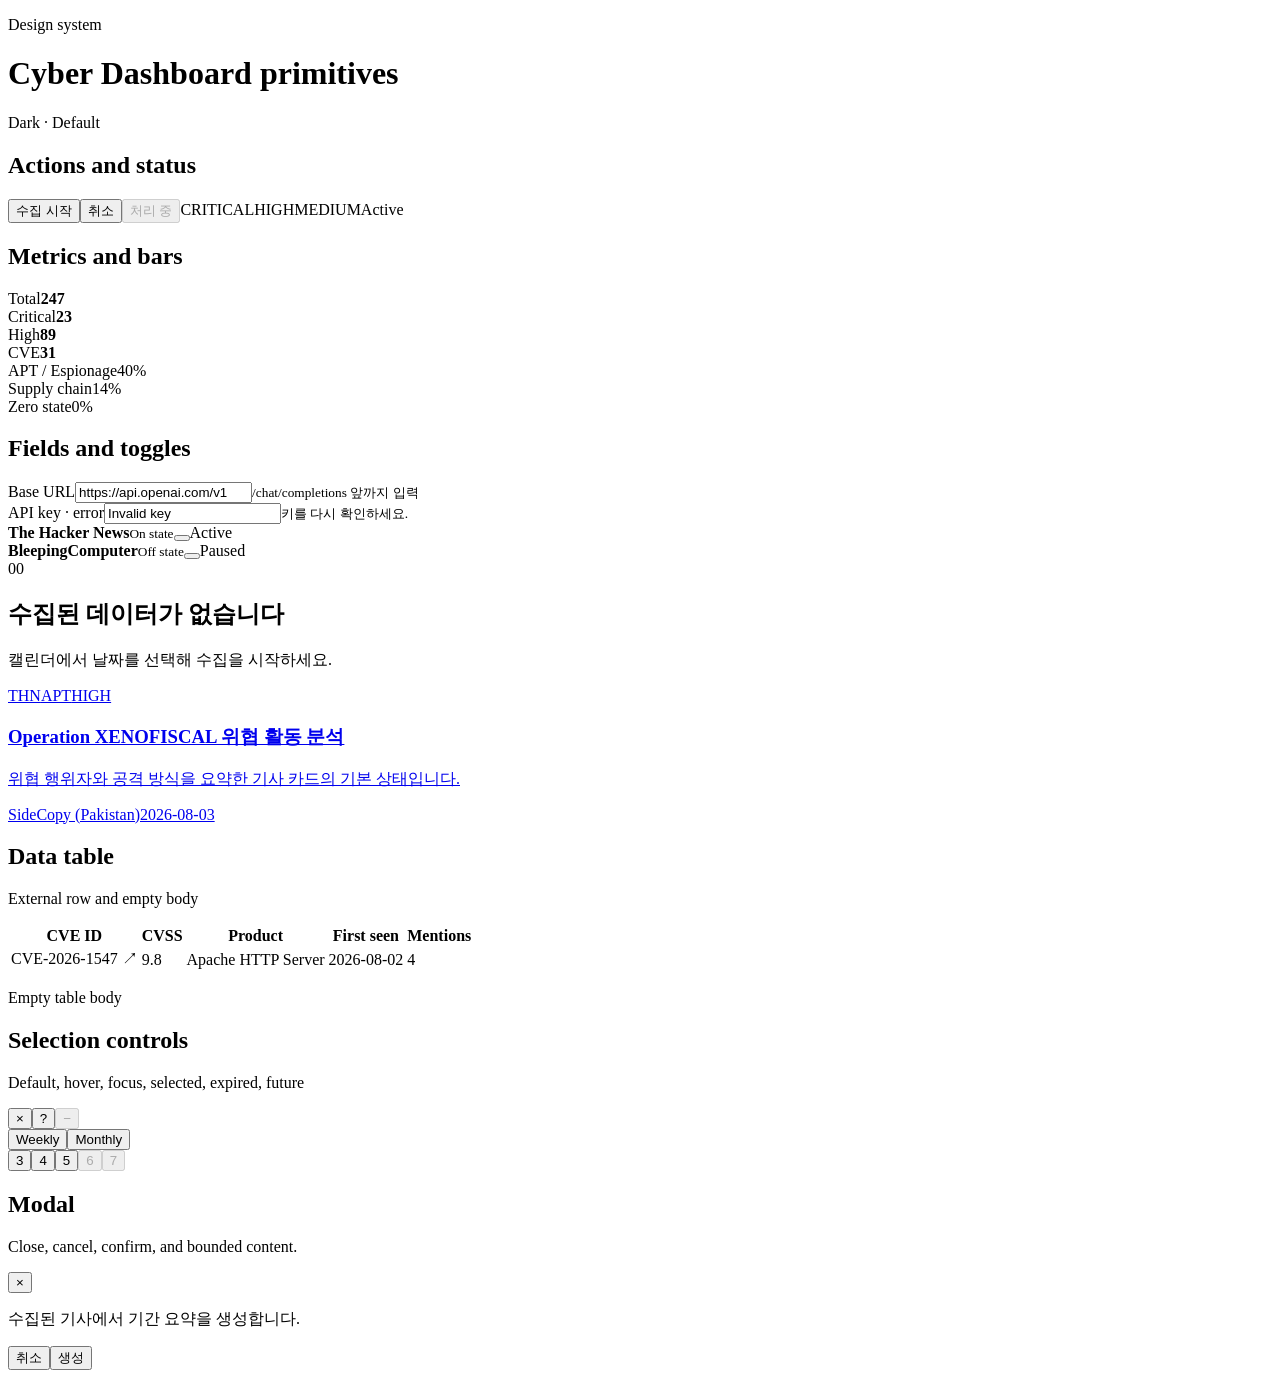
==== static/showcase.html @ 6e447218 "implement cyber dashboard" ====
<!doctype html>
<html lang="ko" data-theme="dark">
<head>
  <meta charset="utf-8">
  <meta name="viewport" content="width=device-width, initial-scale=1">
  <meta name="robots" content="noindex">
  <title>Cyber Dashboard · UI primitives</title>
  <link rel="stylesheet" href="/styles.css">
</head>
<body class="showcase-page">
  <main class="showcase-content">
    <header class="showcase-header"><div><p class="section-kicker">Design system</p><h1>Cyber Dashboard primitives</h1></div><span class="badge badge-info">Dark · Default</span></header>
    <section class="card stack" aria-labelledby="buttons-title"><h2 id="buttons-title">Actions and status</h2><div class="cluster"><button class="primary-button" type="button">수집 시작</button><button class="secondary-button" type="button">취소</button><button class="primary-button" type="button" disabled>처리 중</button><span class="badge badge-danger">CRITICAL</span><span class="badge badge-warning">HIGH</span><span class="badge badge-info">MEDIUM</span><span class="badge badge-success">Active</span></div></section>
    <section class="showcase-grid">
      <article class="card stack"><h2>Metrics and bars</h2><div class="stats-grid"><div class="stat-card"><span>Total</span><strong class="tone-info">247</strong></div><div class="stat-card"><span>Critical</span><strong class="tone-danger">23</strong></div><div class="stat-card"><span>High</span><strong class="tone-warning">89</strong></div><div class="stat-card"><span>CVE</span><strong>31</strong></div></div><div class="bar-list"><div class="bar-row"><span class="bar-label">APT / Espionage</span><span class="bar-track"><span class="bar-fill showcase-bar-primary"></span></span><span class="bar-value">40%</span></div><div class="bar-row"><span class="bar-label">Supply chain</span><span class="bar-track"><span class="bar-fill showcase-bar-warning"></span></span><span class="bar-value">14%</span></div><div class="bar-row"><span class="bar-label">Zero state</span><span class="bar-track"><span class="bar-fill showcase-bar-zero"></span></span><span class="bar-value">0%</span></div></div></article>
      <article class="card stack"><h2>Fields and toggles</h2><div class="field"><label for="showcase-url">Base URL</label><input id="showcase-url" type="url" value="https://api.openai.com/v1"><small>/chat/completions 앞까지 입력</small></div><div class="field field-error"><label for="showcase-error">API key · error</label><input id="showcase-error" type="text" value="Invalid key" aria-invalid="true"><small>키를 다시 확인하세요.</small></div><div class="source-row"><span class="status-dot is-on" aria-hidden="true"></span><span><strong>The Hacker News</strong><small>On state</small></span><button class="toggle" role="switch" type="button" aria-label="The Hacker News" aria-checked="true"></button><span class="badge badge-success">Active</span></div><div class="source-row"><span class="status-dot" aria-hidden="true"></span><span><strong>BleepingComputer</strong><small>Off state</small></span><button class="toggle" role="switch" type="button" aria-label="BleepingComputer" aria-checked="false"></button><span class="badge">Paused</span></div></article>
    </section>
    <section class="showcase-grid">
      <article class="empty-state"><span class="empty-mark">00</span><h2>수집된 데이터가 없습니다</h2><p>캘린더에서 날짜를 선택해 수집을 시작하세요.</p></article>
      <a class="article-row" href="#article"><div class="cluster"><span class="badge badge-info">THN</span><span class="badge">APT</span><span class="badge badge-warning">HIGH</span></div><h3>Operation XENOFISCAL 위협 활동 분석</h3><p>위협 행위자와 공격 방식을 요약한 기사 카드의 기본 상태입니다.</p><div class="article-meta"><span>SideCopy (Pakistan)</span><span class="mono">2026-08-03</span></div></a>
    </section>
    <section class="showcase-grid">
      <article class="card stack"><div class="card-header"><div><h2>Data table</h2><p class="card-subtitle">External row and empty body</p></div></div><div class="table-region"><table class="data-table"><thead><tr><th>CVE ID</th><th>CVSS</th><th>Product</th><th>First seen</th><th>Mentions</th></tr></thead><tbody><tr data-href="#external" tabindex="0"><td class="mono cve-link" data-label="CVE ID">CVE-2026-1547 ↗</td><td data-label="CVSS"><span class="badge badge-danger">9.8</span></td><td data-label="Product">Apache HTTP Server</td><td class="mono" data-label="First seen">2026-08-02</td><td data-label="Mentions">4</td></tr></tbody></table></div><div class="empty-state"><p>Empty table body</p></div></article>
      <article class="card"><div class="card-header"><div><h2>Selection controls</h2><p class="card-subtitle">Default, hover, focus, selected, expired, future</p></div><div class="cluster"><button class="icon-button showcase-hover" type="button" aria-label="Hover state">×</button><button class="icon-button showcase-focus" type="button" aria-label="Focus state">?</button><button class="icon-button" type="button" disabled aria-label="Disabled state">−</button></div></div><div class="segmented" role="group" aria-label="Period"><button class="is-selected" aria-pressed="true">Weekly</button><button aria-pressed="false">Monthly</button></div><div class="cluster space-block-start"><button class="calendar-day is-today" type="button" aria-current="date">3</button><button class="calendar-day is-selected has-data" type="button" aria-pressed="true">4</button><button class="calendar-day is-expired" type="button">5</button><button class="calendar-day is-outside" type="button" disabled>6</button><button class="calendar-day" type="button" disabled title="Future">7</button></div></article>
    </section>
    <section class="showcase-modal" aria-labelledby="showcase-modal-title"><div class="modal-header"><div><h2 id="showcase-modal-title">Modal</h2><p>Close, cancel, confirm, and bounded content.</p></div><button class="icon-button" type="button" aria-label="Close modal">×</button></div><div class="modal-body"><p class="prose">수집된 기사에서 기간 요약을 생성합니다.</p></div><div class="modal-footer"><button class="secondary-button" type="button">취소</button><button class="primary-button" type="button">생성</button></div></section>
  </main>
</body>
</html>
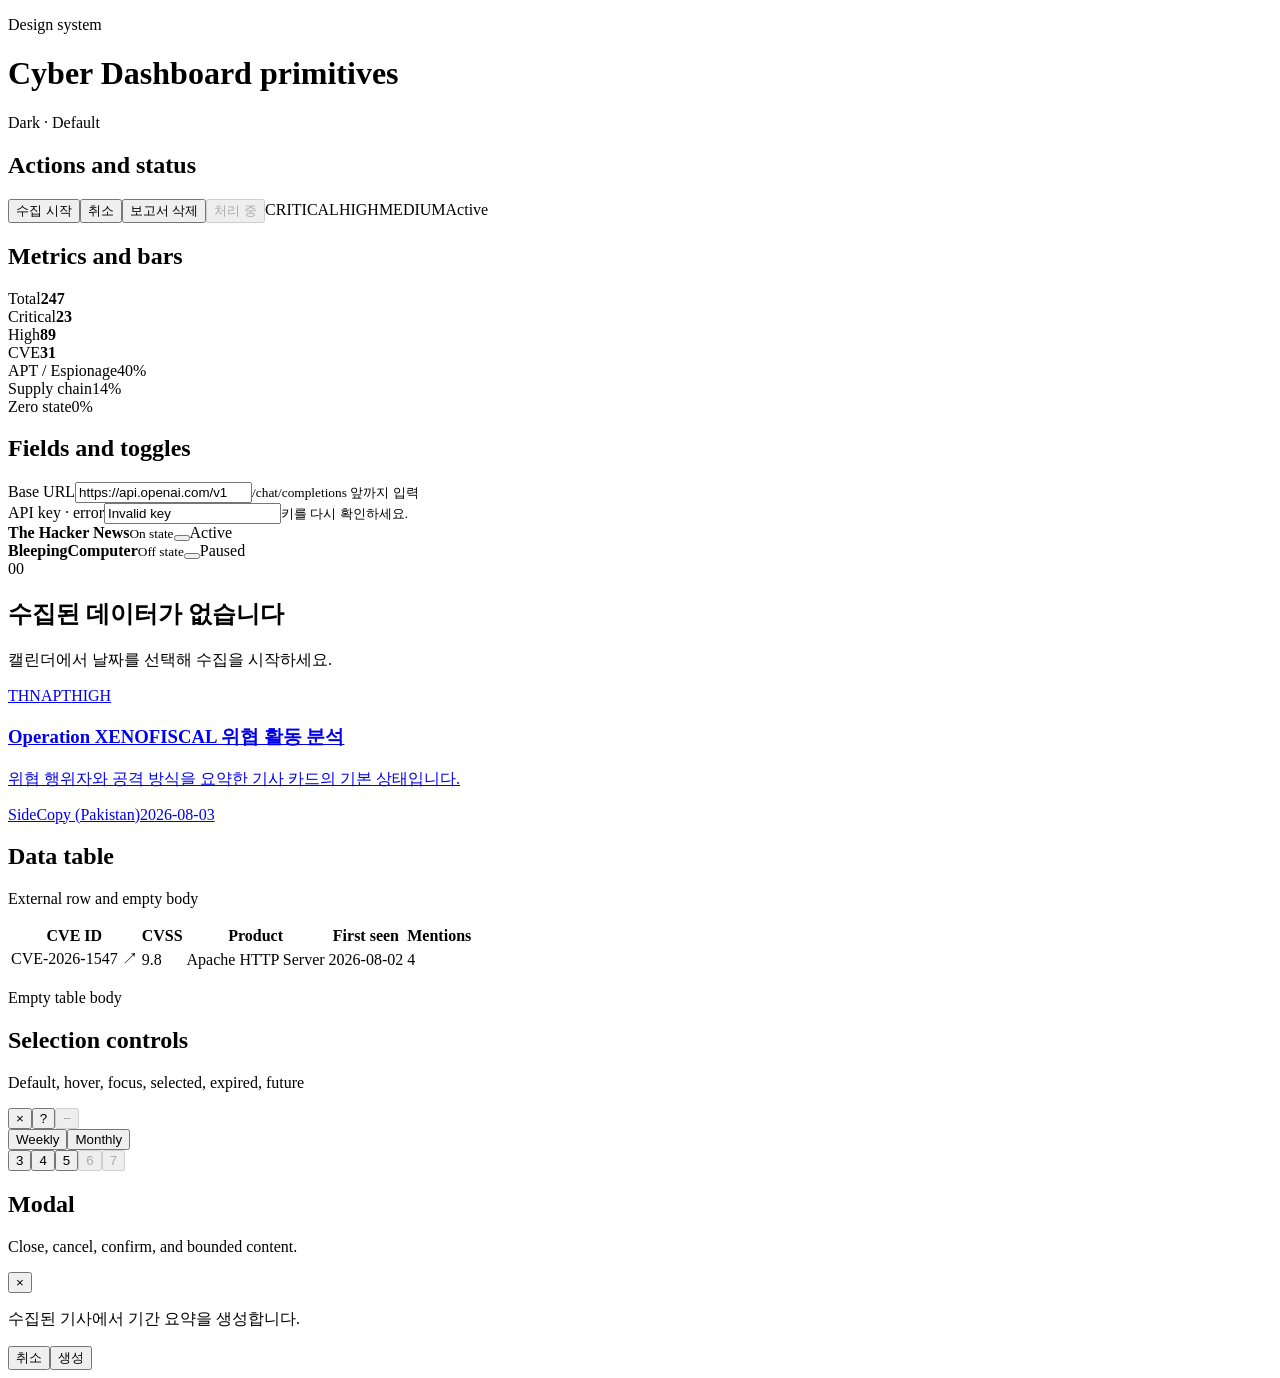
==== commit a99bcf05: "feat: add destructive action styling" ====
--- a/static/showcase.html
+++ b/static/showcase.html
@@ -10,7 +10,7 @@
 <body class="showcase-page">
   <main class="showcase-content">
     <header class="showcase-header"><div><p class="section-kicker">Design system</p><h1>Cyber Dashboard primitives</h1></div><span class="badge badge-info">Dark · Default</span></header>
-    <section class="card stack" aria-labelledby="buttons-title"><h2 id="buttons-title">Actions and status</h2><div class="cluster"><button class="primary-button" type="button">수집 시작</button><button class="secondary-button" type="button">취소</button><button class="primary-button" type="button" disabled>처리 중</button><span class="badge badge-danger">CRITICAL</span><span class="badge badge-warning">HIGH</span><span class="badge badge-info">MEDIUM</span><span class="badge badge-success">Active</span></div></section>
+    <section class="card stack" aria-labelledby="buttons-title"><h2 id="buttons-title">Actions and status</h2><div class="cluster"><button class="primary-button" type="button">수집 시작</button><button class="secondary-button" type="button">취소</button><button class="danger-button" type="button">보고서 삭제</button><button class="primary-button" type="button" disabled>처리 중</button><span class="badge badge-danger">CRITICAL</span><span class="badge badge-warning">HIGH</span><span class="badge badge-info">MEDIUM</span><span class="badge badge-success">Active</span></div></section>
     <section class="showcase-grid">
       <article class="card stack"><h2>Metrics and bars</h2><div class="stats-grid"><div class="stat-card"><span>Total</span><strong class="tone-info">247</strong></div><div class="stat-card"><span>Critical</span><strong class="tone-danger">23</strong></div><div class="stat-card"><span>High</span><strong class="tone-warning">89</strong></div><div class="stat-card"><span>CVE</span><strong>31</strong></div></div><div class="bar-list"><div class="bar-row"><span class="bar-label">APT / Espionage</span><span class="bar-track"><span class="bar-fill showcase-bar-primary"></span></span><span class="bar-value">40%</span></div><div class="bar-row"><span class="bar-label">Supply chain</span><span class="bar-track"><span class="bar-fill showcase-bar-warning"></span></span><span class="bar-value">14%</span></div><div class="bar-row"><span class="bar-label">Zero state</span><span class="bar-track"><span class="bar-fill showcase-bar-zero"></span></span><span class="bar-value">0%</span></div></div></article>
       <article class="card stack"><h2>Fields and toggles</h2><div class="field"><label for="showcase-url">Base URL</label><input id="showcase-url" type="url" value="https://api.openai.com/v1"><small>/chat/completions 앞까지 입력</small></div><div class="field field-error"><label for="showcase-error">API key · error</label><input id="showcase-error" type="text" value="Invalid key" aria-invalid="true"><small>키를 다시 확인하세요.</small></div><div class="source-row"><span class="status-dot is-on" aria-hidden="true"></span><span><strong>The Hacker News</strong><small>On state</small></span><button class="toggle" role="switch" type="button" aria-label="The Hacker News" aria-checked="true"></button><span class="badge badge-success">Active</span></div><div class="source-row"><span class="status-dot" aria-hidden="true"></span><span><strong>BleepingComputer</strong><small>Off state</small></span><button class="toggle" role="switch" type="button" aria-label="BleepingComputer" aria-checked="false"></button><span class="badge">Paused</span></div></article>
